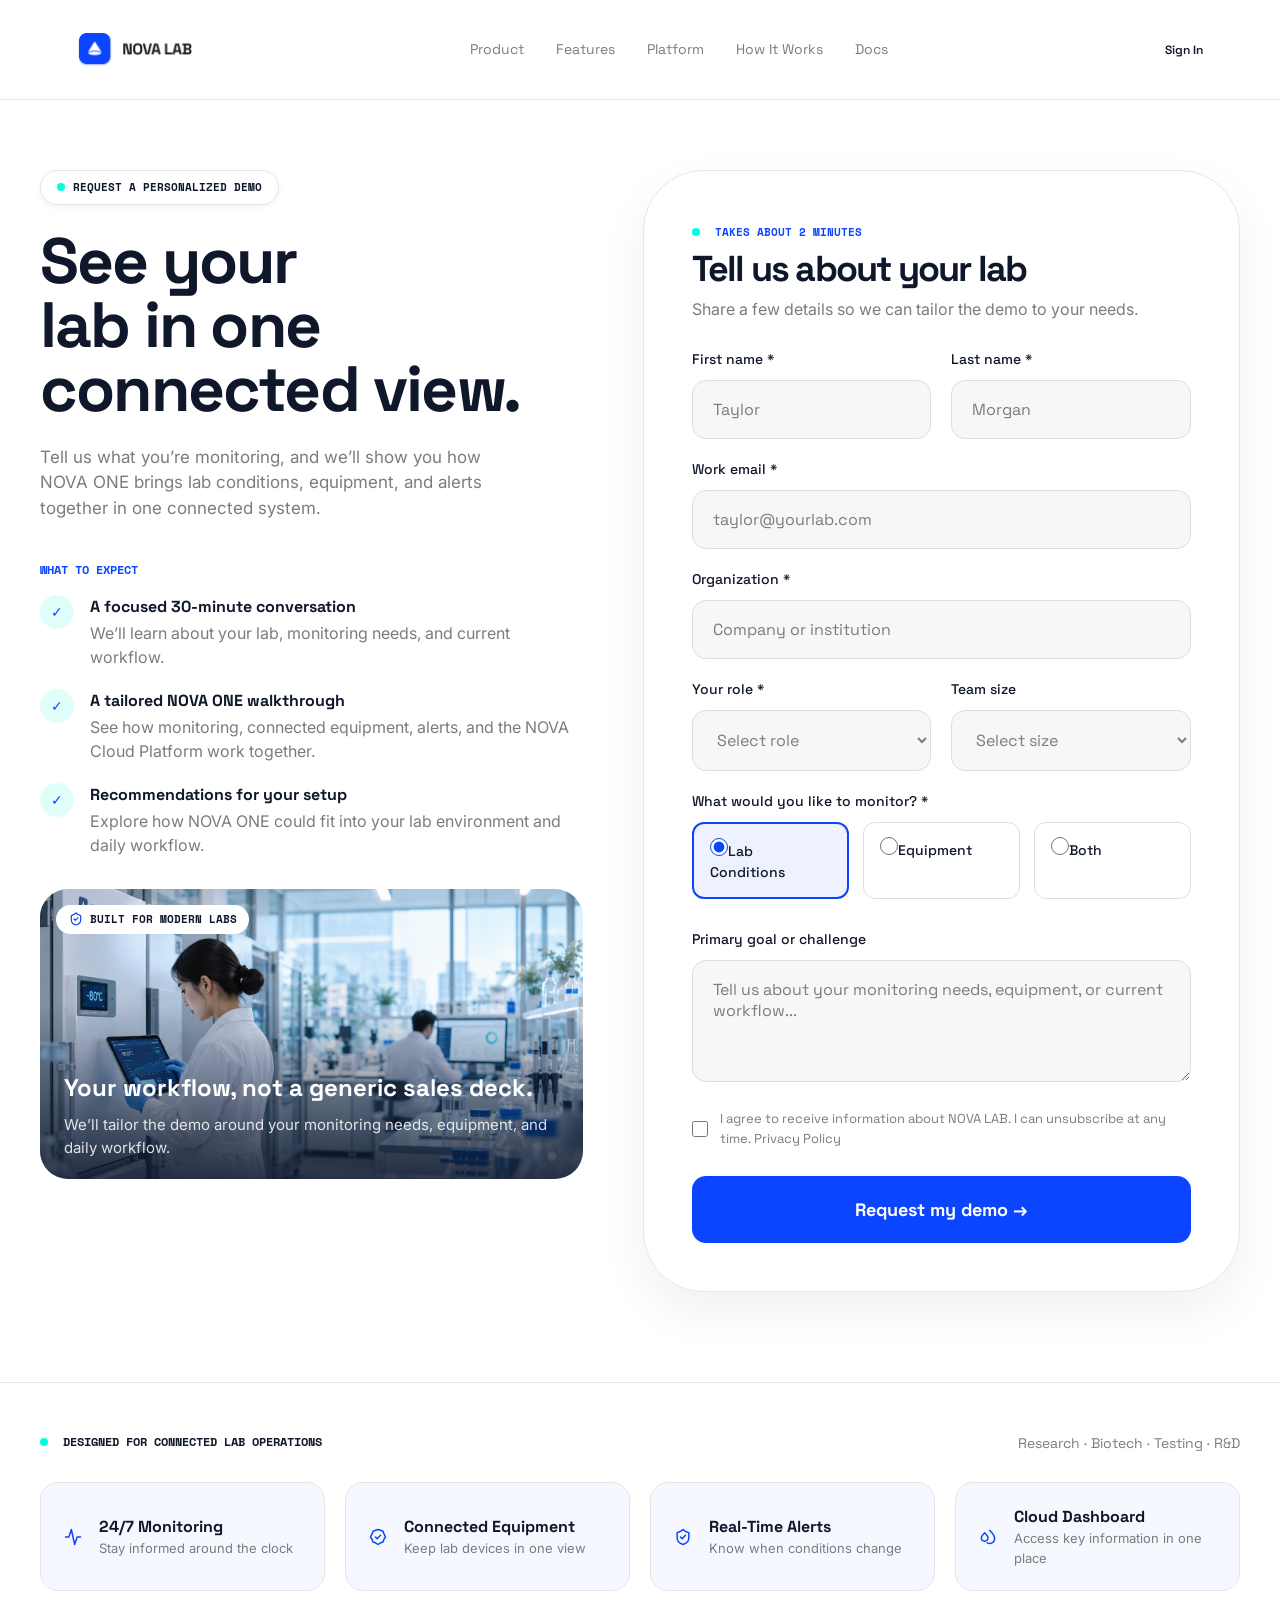
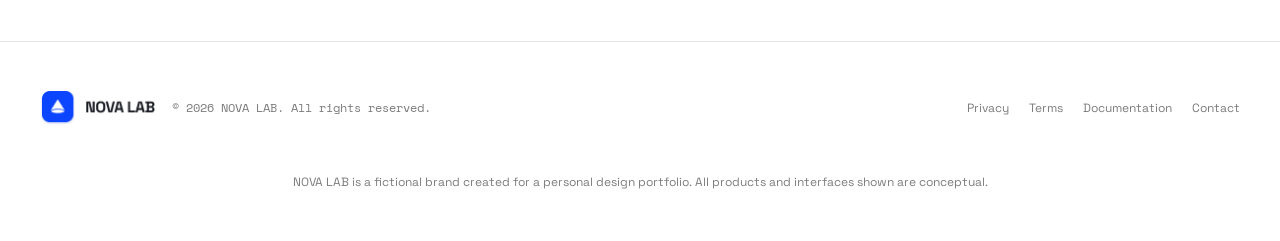
==== request-demo.html @ a1b27f62 "add Request a Demo page" ====
<!DOCTYPE html>
<html lang="en">
<head>
  <meta charset="UTF-8">
  <meta name="viewport" content="width=device-width, initial-scale=1.0">
  <title>Request a Demo | NOVA LAB</title>
  <link rel="preconnect" href="https://fonts.googleapis.com">
  <link href="https://fonts.googleapis.com/css2?family=Inter:wght@400;500;600;700&family=Space+Grotesk:wght@400;500;700&family=Space+Mono:wght@400;700&display=swap" rel="stylesheet">
  <!-- 先載入共用 style.css，再載入本頁專用的 request-demo.css -->
  <link rel="stylesheet" href="style.css">
  <link rel="stylesheet" href="request-demo.css">
</head>
<body class="demo-page">

  <!-- 導覽列 -->
  <header class="nav demo-nav">
    <a href="index.html" class="logo"><img class="logo-icon" src="images/nova-lab_logo.png" alt="NOVA ONE Logo"></a>
    <nav class="nav-links">
      <a href="#">Product</a><a href="#">Features</a><a href="#">Platform</a><a href="index.html#how">How It Works</a><a href="#">Docs</a>
    </nav>
    <div class="nav-right">
      <a href="#" class="sign-in">Sign In</a>
    </div>
  </header>

  <!-- 主要區塊：左文字 + 右表單 -->
  <main class="container demo-main">

    <!-- 左邊 -->
    <section class="demo-left">
      <span class="pill-tag"><i class="dot"></i> REQUEST A PERSONALIZED DEMO</span>
      <h1>See your<br>lab in one<br>connected view.</h1>
      <p class="lead">Tell us what you’re monitoring, and we’ll show you how NOVA ONE brings lab conditions, equipment, and alerts together in one connected system.</p>

      <h4 class="expect-title">WHAT TO EXPECT</h4>
      <ul class="expect-list">
        <li>
          <span class="check">✓</span>
          <div><strong>A focused 30-minute conversation</strong><p>We’ll learn about your lab, monitoring needs, and current workflow.</p></div>
        </li>
        <li>
          <span class="check">✓</span>
          <div><strong>A tailored NOVA ONE walkthrough</strong><p>See how monitoring, connected equipment, alerts, and the NOVA Cloud Platform work together.</p></div>
        </li>
        <li>
          <span class="check">✓</span>
          <div><strong>Recommendations for your setup</strong><p>Explore how NOVA ONE could fit into your lab environment and daily workflow.</p></div>
        </li>
      </ul>

      <div class="photo-card">
        <img src="images/nova-lab-image01.png" alt="">
        <span class="photo-tag"><svg viewBox="0 0 24 24" aria-hidden="true" focusable="false"><path d="M12 3c2 2 4 3 7 4v6c0 4-3 7-7 8-4-1-7-4-7-8V7c3-1 5-2 7-4Z"/><path d="m9 12 2 2 4-4"/></svg> BUILT FOR MODERN LABS</span>
        <div class="photo-text">
          <h3>Your workflow, not a generic sales deck.</h3>
          <p>We’ll tailor the demo around your monitoring needs, equipment, and daily workflow.</p>
        </div>
      </div>
    </section>

    <!-- 右邊表單 -->
    <section class="form-card">
      <span class="form-tag"><i class="dot"></i> TAKES ABOUT 2 MINUTES</span>
      <h2>Tell us about your lab</h2>
      <p class="form-sub">Share a few details so we can tailor the demo to your needs.</p>

      <form action="#" method="post">
        <div class="row-2">
          <div class="field">
            <label for="first">First name *</label>
            <input type="text" id="first" placeholder="Taylor" required>
          </div>
          <div class="field">
            <label for="last">Last name *</label>
            <input type="text" id="last" placeholder="Morgan" required>
          </div>
        </div>

        <div class="field">
          <label for="email">Work email *</label>
          <input type="email" id="email" placeholder="taylor@yourlab.com" required>
        </div>

        <div class="field">
          <label for="org">Organization *</label>
          <input type="text" id="org" placeholder="Company or institution" required>
        </div>

        <div class="row-2">
          <div class="field">
            <label for="role">Your role *</label>
            <select id="role" required>
              <option value="" selected disabled>Select role</option>
              <option>Lab Manager</option>
              <option>Researcher</option>
              <option>Facility Manager</option>
              <option>Other</option>
            </select>
          </div>
          <div class="field">
            <label for="size">Team size</label>
            <select id="size">
              <option value="" selected disabled>Select size</option>
              <option>1–10</option>
              <option>11–50</option>
              <option>51–200</option>
              <option>200+</option>
            </select>
          </div>
        </div>

        <div class="field">
          <span class="label">What would you like to monitor? *</span>
          <div class="radio-row">
            <label class="radio-box"><input type="radio" name="monitor" checked><span>Lab Conditions</span></label>
            <label class="radio-box"><input type="radio" name="monitor"><span>Equipment</span></label>
            <label class="radio-box"><input type="radio" name="monitor"><span>Both</span></label>
          </div>
        </div>

        <div class="field">
          <label for="goal">Primary goal or challenge</label>
          <textarea id="goal" rows="4" placeholder="Tell us about your monitoring needs, equipment, or current workflow..."></textarea>
        </div>

        <label class="agree">
          <input type="checkbox">
          <span>I agree to receive information about NOVA LAB. I can unsubscribe at any time. Privacy Policy</span>
        </label>

        <button type="submit" class="submit">Request my demo →</button>
      </form>
    </section>
  </main>

  <!-- 下方四個特色 -->
  <section class="features-bar">
    <div class="container">
      <div class="fb-head">
        <span class="fb-title"><i class="dot"></i> DESIGNED FOR CONNECTED LAB OPERATIONS</span>
        <span class="fb-right">Research · Biotech · Testing · R&amp;D</span>
      </div>
      <div class="fb-grid">
        <div class="fb-card"><span class="fb-icon" aria-hidden="true"><svg viewBox="0 0 24 24" focusable="false"><path d="M3 12h4l3-9 4 18 3-9h4"/></svg></span><div><strong>24/7 Monitoring</strong><p>Stay informed around the clock</p></div></div>
        <div class="fb-card"><span class="fb-icon" aria-hidden="true"><svg viewBox="0 0 24 24" focusable="false"><path d="m12 3 3 1 3 1 1 3 2 4-2 3-1 3-3 1-3 2-3-2-3-1-1-3-2-3 2-4 1-3 3-1Z"/><path d="m9 12 2 2 4-4"/></svg></span><div><strong>Connected Equipment</strong><p>Keep lab devices in one view</p></div></div>
        <div class="fb-card"><span class="fb-icon" aria-hidden="true"><svg viewBox="0 0 24 24" focusable="false"><path d="M12 3c2 2 4 3 7 4v6c0 4-3 7-7 8-4-1-7-4-7-8V7c3-1 5-2 7-4Z"/><path d="m9 12 2 2 4-4"/></svg></span><div><strong>Real-Time Alerts</strong><p>Know when conditions change</p></div></div>
        <div class="fb-card"><span class="fb-icon" aria-hidden="true"><svg viewBox="0 0 24 24" focusable="false"><path d="M8 7s-4 4-4 6a4 4 0 0 0 8 0c0-2-4-6-4-6Z"/><path d="M14 4s6 6 6 10a6 6 0 0 1-9 5"/></svg></span><div><strong>Cloud Dashboard</strong><p>Access key information in one place</p></div></div>
      </div>
    </div>
  </section>

  <footer class="footer container">
    <div class="footer-project-info">
      <a href="index.html#home" class="logo"><img class="logo-icon" src="images/nova-lab_logo.png" alt=""></a>
      <small>© 2026 NOVA LAB. All rights reserved.</small>
      <nav aria-label="Footer navigation"><a href="#">Privacy</a><a href="#">Terms</a><a href="#">Documentation</a><a href="#">Contact</a></nav>
    </div>
    <div class="project-disclaimer">
      NOVA LAB is a fictional brand created for a personal design portfolio. All products and interfaces shown are conceptual.
    </div>
  </footer>

</body>
</html>
---- style.css ----
/* ===== 基本設定 ===== */
:root {
  --cyan: #00FFDB;
  --navy: #0F172A;
  --gray: #7C7C7C;
  --blue: #0B45FF;
  --bg: #ffffff;
  --section-space: clamp(100px, 8vh, 112px);
}
* { margin: 0; padding: 0; box-sizing: border-box; }
html { scroll-behavior: smooth; }
@media (prefers-reduced-motion: reduce) {
  html { scroll-behavior: auto; }
}
body { font-family: "Space Grotesk", sans-serif; background: var(--bg); color: var(--navy); line-height: 1.5; }
a { text-decoration: none; color: inherit; }
ul { list-style: none; }
img { max-width: 100%; display: block; }
.container { width: 100%; max-width: 1200px; margin: 0 auto; }
.blue { color: var(--blue); }
.cyan { color: var(--cyan); }
.gray { color: var(--gray); }
h1, h2, h3 { font-family: "Space Grotesk", sans-serif; }
h1, h2 { line-height: 1; letter-spacing: -1.8px; }
h1 { font-size: 72px; }
h2 { font-size: 56px; color: var(--navy); }
h2.blue { color: var(--navy); }
h3 { font-size: 24px; margin-bottom: 8px; }
p { font-family: "Inter", sans-serif; color: var(--gray); font-size: 16px; }
small { font-family: "Space Mono", monospace; font-size: 12px; }

/* 小標籤 */
.tag { display: inline-block; font-family: "Space Mono", monospace; font-size: 12px; font-weight: 500; color: #0C1120; background: #F4F4F4; padding: 4px 10px; border-radius: 9999px; margin-bottom: 16px; }
.tag.light { background: rgba(255,255,255,.15); color: var(--cyan); }

/* ===== 按鈕 ===== */
.btn { display: inline-block; padding: 12px 24px; border-radius: 30px; font-weight: 500; font-size: 14px; margin-right: 8px; }
.btn.small { padding: 8px 16px; }
.btn-blue { background: var(--blue); color: #fff; }
.btn-outline { border: 1.5px solid var(--gray); }
.btn-cyan { background: var(--cyan); color: var(--navy); }
.btn-white { background: #F4F4F4; color: var(--navy); }

/* 共用線條圖示：尺寸與顏色由各元件設定 */
.hero-btn-icon svg, .cta .btn svg, .photo-tag svg, .fb-icon svg {
  fill: none;
  stroke: currentColor;
  stroke-width: 1.8;
  flex-shrink: 0;
}
.photo-tag svg, .fb-icon svg { stroke-linecap: round; stroke-linejoin: round; }

/* ===== 導覽列 ===== */
.nav { display: flex; justify-content: space-between; align-items: center; height: 100px; gap: 24px; padding: 16px clamp(24px, 6vw, 120px); }
.logo-icon { width: 116px; height: auto; }
.nav-links { display: flex; gap: 32px; font-size: 14px; font-weight: 400; color: var(--gray); }
.nav-right { display: flex; align-items: center; gap: 20px; font-weight: 600; font-size: 12px; }
.nav-right a, .nav-links a { white-space: nowrap; }
.nav-right .btn { display: inline-flex; align-items: center; justify-content: center; gap: 10px; margin-right: 0; }

/* ===== Shared section rhythm ===== */
.page-section {
  min-height: 100vh;
  min-height: 100svh;
  padding-block: var(--section-space);
  display: flex;
  align-items: center;
}
.section-content { width: 100%; min-width: 0; }
@media (max-width: 800px) {
  .page-section { min-height: auto; padding-block: 64px; }
}
@media print {
  .page-section { min-height: auto; }
}

/* ===== Hero ===== */
.hero > .section-content { display: grid; grid-template-columns: minmax(0, 1fr) minmax(0, 1fr); gap: 40px; align-items: center; }
.hero-text p { margin: 20px 0 28px; max-width: 588px; }
.hero-text .btn { display: inline-flex; align-items: center; justify-content: center; gap: 12px; }
.hero-text .btn-outline { border-color: var(--navy); }
.hero-btn-icon { display: inline-flex; align-items: center; justify-content: center; width: 24px; height: 24px; flex-shrink: 0; border-radius: 50%; color: #0C1120; }
.btn-blue .hero-btn-icon { background: var(--cyan); }
.hero-text .btn-outline .hero-btn-icon { border: 1.5px solid currentColor; }
.hero-btn-icon svg { width: 18px; height: 18px; }
.hero-img { width: 100%; height: 620px; object-fit: cover; border-radius: 50px 0 50px 0; }
.hero {
  padding-top: 20px;
  padding-bottom: 60px;
}

/* ===== section2 ===== */
.intro { align-items: flex-start; }
.intro-head { display: flex; justify-content: space-between; align-items: flex-end; gap: 40px; margin-bottom: 40px; }
.intro-head p { max-width: 380px; }
.grid-3 { display: grid; grid-template-columns: repeat(3, 1fr); gap: 24px; }
.grid-4, .fb-grid { display: grid; grid-template-columns: repeat(4, 1fr); gap: 20px; }
.card { border-radius: 20px; padding: 28px; }
.intro .card.cyan { border: 2px solid var(--cyan); background: var(--cyan); color: var(--navy); }
.intro .card.cyan h3 { color: var(--navy); }
.intro .card.cyan p { color: #59627a; }
.intro .card.cyan .num { color: var(--blue); }
.intro .card.blue { border: 2px solid var(--blue); background: var(--blue); color: #fff; }
.intro .card.blue h3 { color: #fff; }
.intro .card.blue p { color: #e5edff; }
.intro .card.blue .num { color: var(--cyan); }
.card.solid { background: var(--blue); color: #fff; }
.card.solid p { color: #ffffff; }
.card.solid .num { color: var(--cyan); }
.num { display: block; font-size: 22px; color: var(--blue); margin-bottom: 40px; }

/* ===== section3 ===== */
.hardware { background: var(--navy); color: #fff; }
.hardware h2 { color: #fff; position: relative; z-index: 2; }
.hardware-title-line { position: relative; display: inline-block; }
.hardware-sparkles {
  position: absolute;
  left: calc(100% + 0.15em);
  top: 50%;
  width: 1em;
  height: 1em;
  transform: translateY(-50%);
  fill: var(--cyan);
}
.hw-text { color: #cfd4e2; max-width: 280px; margin: 16px 0; position: relative; z-index: 2; }
.hw-img-box { position: relative; width: 656px; max-width: 100%; margin: -120px auto 0; }
.hw-image-frame { width: 100%; aspect-ratio: 656 / 440; overflow: hidden; border-radius: 60px 0 60px 0; }
.hw-image-frame img { width: 100%; height: 100%; object-fit: cover; transform: scale(1.4); transform-origin: center; }
.pills { position: absolute; right: -150px; bottom: 30px; display: flex; flex-direction: column; gap: 8px; }
.pills li { width: fit-content; background: var(--blue); padding: 6px 14px; border-radius: 20px; font-size: 18px; font-weight: 500;}

/* ===== 置中區塊 ===== */
.center-block { text-align: center; }
.sub { margin: 12px auto 40px; max-width: 520px; }
.card.white { background: #fff; text-align: left; }
.badge { display: inline-block; font-family: "Space Mono", monospace; font-size: 10px; color: var(--blue); background: #dfe8ff; padding: 3px 8px; border-radius: 4px; margin-bottom: 16px; }
.mini { background: var(--bg); border-radius: 12px; padding: 16px; margin: 20px 0 12px; }
.mini small { display: block; color: var(--gray); }
.mini strong { font-size: 26px; }
.mini.warn { background: #fff6dc; }

/* ===== What you can monitor ===== */
.monitor-section .card {
  display: flex;
  flex-direction: column;
  min-width: 0;
  padding: 32px;
  border-radius: 36px;
  background: #edeef0;
}
.monitor-section .badge {
  align-self: flex-start;
  color: var(--navy);
  background: transparent;
  border: 1px solid currentColor;
  border-radius: 20px;
  margin-bottom: 24px;
}
.monitor-section .card p { color: var(--gray); }
.monitor-section .card.monitor-equipment { background: var(--blue); color: #fff; }
.monitor-section .monitor-equipment h3 { color: var(--cyan); }
.monitor-section .monitor-equipment p { color: #e5edff; }
.monitor-section .monitor-equipment .badge { color: #fff; }
.monitor-visual {
  display: flex;
  align-items: center;
  aspect-ratio: 582 / 328;
  width: 100%;
  margin-top: auto;
  padding-top: 16px;
  box-sizing: content-box;
}
.monitor-visual img { width: 100%; height: auto; }
.monitor-tags {
  display: flex;
  flex-wrap: wrap;
  gap: 8px;
  margin-top: 24px;
  min-height: 56px;
  align-content: flex-start;
  color: var(--gary);
  font-family: "Space Mono", monospace;
  font-size: 11px;
}
.monitor-tags li { border: 1px solid currentColor; border-radius: 5px; padding: 0 4px; }
.monitor-equipment .monitor-tags { color: #fff; }

/* ===== Dashboard ===== */
.dashboard-image {
  display: block;
  width: 100%;
  height: auto;
  margin-inline: auto;
}
.dash { background: var(--navy); color: #fff; border-radius: 24px; overflow: hidden; text-align: left; }
.dash-top { display: flex; gap: 16px; padding: 16px 24px; font-size: 13px; border-bottom: 1px solid #1d2540; }
.live { color: var(--cyan); font-size: 11px; }
.dash-right { margin-left: auto; color: var(--gray); }
.stats { display: grid; grid-template-columns: repeat(4, 1fr); border-bottom: 1px solid #1d2540; }
.stats div { padding: 20px 24px; border-right: 1px solid #1d2540; }
.stats small { color: var(--gray); display: block; }
.stats strong { font-size: 26px; margin-right: 6px; }
.stats em { font-size: 11px; font-style: normal; color: var(--cyan); }
.dash-main { display: grid; grid-template-columns: 1.6fr 1fr; }
.chart-box, .alert-box { padding: 24px; }
.alert-box { border-left: 1px solid #1d2540; }
.dash p { color: #fff; font-size: 13px; margin-bottom: 12px; }
.chart-box svg { width: 100%; height: 120px; margin-bottom: 16px; }
.eq { display: flex; justify-content: space-between; background: #141b30; padding: 12px 16px; border-radius: 10px; margin-top: 8px; font-size: 13px; }
.alert { background: #141b30; border-radius: 10px; padding: 12px 16px; margin-bottom: 8px; font-size: 13px; }
.alert small { display: block; color: var(--gray); margin-top: 4px; }

/* ===== How it works ===== */

.step { display: inline-grid; place-items: center; width: 36px; height: 36px; border-radius: 50%; font-size: 13px; margin-bottom: 40px; color: #fff; }
.blue-bg { background: var(--blue); }
.dark-bg { background: var(--navy); }
.cyan-bg { background: var(--cyan); color: var(--navy); }
.card.white small { display: block; margin-top: 24px; }
#how .card.white {
  height: 360px;
  display: flex;
  flex-direction: column;
  justify-content: space-between;
  gap: 24px;
  background: #fff;
  border: 2px solid #e2e7f0;
  color: var(--navy);
  box-shadow: 0 3px 5px rgba(12, 17, 32, 0.1);
}
#how .card h3 { color: var(--navy); }
#how .card p { color: #66708a; }
#how .step { box-shadow: 0 2px 4px rgba(12, 17, 32, 0.15); }
#how .step.blue-bg { background: var(--blue); color: #fff; }
#how .step.dark-bg { background: var(--navy); color: var(--cyan); }
#how .step.cyan-bg { background: var(--cyan); color: var(--navy); }
#how .card small {
  margin-top: 0;
  color: var(--blue);
  border-top: 1px solid #e2e7f0;
  padding-top: 16px;
}
#how .card small::before {
  content: "";
  display: inline-block;
  width: 6px;
  height: 6px;
  margin-right: 6px;
  border-radius: 50%;
  background: var(--cyan);
  vertical-align: middle;
}

/* ===== CTA ===== */
#cta { background: var(--blue); color: #fff; }
.cta { display: grid; grid-template-columns: repeat(2, minmax(0, 1fr)); align-items: end; gap: 64px; max-width: 1040px; margin-inline: auto; }
.cta .tag.light { background: transparent; color: #fff; border: 1px solid #fff; padding: 6px 16px; margin-bottom: 20px; }
.cta h2 { color: #fff; line-height: 1.08; letter-spacing: -1.8px; }
.cta p { color: #fff; font-size: 16px; max-width: 460px; margin-bottom: 16px; }
.cta-actions { display: flex; flex-wrap: wrap; gap: 16px; }
.cta .btn { display: inline-flex; align-items: center; justify-content: center; gap: 10px; padding: 16px 24px; margin: 0; font-size: 15px; font-weight: 700; }
.cta .btn svg { width: 16px; height: 16px; }
.cta .btn-white { color: var(--navy); }
.cta .btn-white svg { color: #00cbb3; }

/* ===== Footer ===== */
.footer { display: flex; flex-direction: column; align-items: center; gap: 48px; padding-top: 48px; padding-bottom: 48px; color: var(--gray); }
.footer-project-info { display: flex; align-items: center; gap: 16px; width: 100%; }
.footer-project-info .logo { flex-shrink: 0; }
.project-disclaimer { max-width: auto; margin: 0; text-align: center; color: var(--gray); font-size: 12px; line-height: 1.6; }
.footer nav { display: flex; gap: 20px; margin-left: auto; font-size: 12px; }

/* ===== 手機版 ===== */
@media (min-width: 801px) and (max-width: 1100px) {
  .nav { gap: 16px; padding-left: 24px; padding-right: 24px; }
  .nav-links { gap: 16px; }
  .nav-right { gap: 12px; }
  h1 { font-size: 56px; }
  .grid-4 { grid-template-columns: repeat(2, minmax(0, 1fr)); }
  .stats { grid-template-columns: repeat(2, minmax(0, 1fr)); }
  .pills { right: -100px; }
}

@media (max-width: 800px) {
  .container { padding-left: 20px; padding-right: 20px; }
  .nav { padding: 16px 20px; gap: 12px; }
  .nav-links { display: none; }
  .nav-right { display: contents; }
  .nav > .logo, .nav-right a { flex-shrink: 0; }
  .nav .logo { font-size: 14px; gap: 6px; }
  .nav-right a { font-size: 12px; }
  .nav-right .btn { padding: 8px 12px; }
  .hero > .section-content, .grid-3, .grid-4, .dash-main, .stats { grid-template-columns: minmax(0, 1fr); }
  .hero > .section-content { gap: 32px; }
  .hero-text { min-width: 0; }
  .hero-img { height: auto; aspect-ratio: 4 / 3; }
  .hero-text .btn { margin-bottom: 12px; }
  .intro-head { flex-direction: column; align-items: flex-start; gap: 24px; margin-bottom: 28px; }
  h1 { font-size: clamp(32px, 7vw, 40px); letter-spacing: -1px; }
  h2 { letter-spacing: -1px; }
  h3 { font-size: 22px; }
  .card { min-width: 0; padding: 24px; overflow-wrap: anywhere; }
  .num, .step { margin-bottom: 24px; }
  .hw-img-box { margin-top: 20px; }
  .hw-image-frame { border-radius: 32px 0 32px 0; }
  .pills { position: static; flex-direction: row; flex-wrap: wrap; margin-top: 16px; }
  .pills li { font-size: 14px; }
  .dash-top { flex-wrap: wrap; gap: 12px; padding: 16px; }
  .dash-right { flex-basis: 100%; margin-left: 0; }
  .stats div { padding: 16px; border-right: 0; border-bottom: 1px solid #1d2540; }
  .stats div:last-child { border-bottom: 0; }
  .chart-box, .alert-box { min-width: 0; padding: 16px; }
  .alert-box { border-left: 0; border-top: 1px solid #1d2540; }
  .eq { gap: 12px; flex-wrap: wrap; padding: 12px; }
  .eq b { white-space: nowrap; }
  .cta { grid-template-columns: minmax(0, 1fr); gap: 32px; }
  .footer { flex-direction: column; gap: 12px; }
  .footer-project-info { flex-direction: column; text-align: center; gap: 12px; }
  .footer nav { flex-wrap: wrap; justify-content: center; gap: 12px 16px; margin-left: 0; }
}

@media (max-width: 360px) {
  .nav { padding-left: 12px; padding-right: 12px; gap: 8px; }
  .nav .logo { font-size: 12px; gap: 4px; }
  .nav-right .btn { padding: 8px 10px; }
}
---- request-demo.css ----
/* 基本字體、背景、導覽列、按鈕與頁尾沿用 style.css */
.demo-nav { border-bottom: 1px solid color-mix(in srgb, var(--gray) 20%, var(--bg)); }
.dot { display: inline-block; width: 8px; height: 8px; border-radius: 50%; background: var(--cyan); margin-right: 8px; }

/* ===== 主要區塊 ===== */
.demo-main { display: grid; grid-template-columns: 1fr 1.1fr; gap: 60px; padding-top: 70px; padding-bottom: 90px; align-items: start; }

/* ===== 左邊 ===== */
.pill-tag { display: inline-flex; align-items: center; font-family: "Space Mono", monospace; font-size: 11px; font-weight: 700; padding: 8px 16px; border: 1px solid color-mix(in srgb, var(--gray) 20%, var(--bg)); border-radius: 999px; box-shadow: 0 2px 6px color-mix(in srgb, var(--navy) 6%, transparent); }
.demo-left h1 { font-size: 64px; margin: 24px 0; }
.lead { font-size: 17px; color: var(--gray); max-width: 480px; margin-bottom: 40px; }
.expect-title { font-family: "Space Mono", monospace; font-size: 12px; color: var(--blue); margin-bottom: 16px; }
.expect-list li { display: flex; gap: 16px; margin-bottom: 20px; }
.expect-list strong { font-size: 16px; }
.expect-list p { margin-top: 2px; }
.check { flex-shrink: 0; width: 34px; height: 34px; border-radius: 50%; background: color-mix(in srgb, var(--cyan) 12%, var(--bg)); color: var(--blue); display: grid; place-items: center; font-size: 14px; }

/* 照片卡片：圖片放底層，文字用 absolute 疊上去 */
.photo-card { position: relative; border-radius: 28px; overflow: hidden; margin-top: 32px; height: 290px; }
.photo-card img { width: 100%; height: 100%; object-fit: cover; }
.photo-card::after { content: ""; position: absolute; inset: 0; background: linear-gradient(to top, color-mix(in srgb, var(--navy) 85%, transparent), color-mix(in srgb, var(--navy) 0%, transparent) 60%); }
.photo-tag { position: absolute; top: 16px; left: 16px; z-index: 2; display: inline-flex; align-items: center; gap: 6px; background: var(--bg); font-family: "Space Mono", monospace; font-size: 11px; font-weight: 700; padding: 6px 12px; border-radius: 999px; }
.photo-tag svg { width: 16px; height: 16px; color: var(--blue); }
.photo-text { position: absolute; left: 24px; right: 24px; bottom: 20px; z-index: 2; color: var(--bg); }
.photo-text p { color: color-mix(in srgb, var(--bg) 85%, transparent); font-size: 15px; }

/* ===== 右邊表單 ===== */
.form-card { border: 1px solid color-mix(in srgb, var(--gray) 20%, var(--bg)); border-radius: 60px 60px 60px 60px / 60px 60px 60px 60px; padding: 48px; box-shadow: 0 20px 50px color-mix(in srgb, var(--navy) 6%, transparent); }
.form-tag { font-family: "Space Mono", monospace; font-size: 11px; font-weight: 700; color: var(--blue); }
.form-card h2 { font-size: 36px; margin: 8px 0 10px; }
.form-sub { margin-bottom: 28px; }
.row-2 { display: grid; grid-template-columns: 1fr 1fr; gap: 20px; }
.field { margin-bottom: 20px; }
.field label, .field .label { display: block; font-size: 14px; font-weight: 500; margin-bottom: 10px; }

input[type="text"], input[type="email"], select, textarea {
  width: 100%; padding: 18px 20px; font-family: inherit; font-size: 16px; color: var(--navy);
  background: color-mix(in srgb, var(--gray) 6%, var(--bg)); border: 1px solid color-mix(in srgb, var(--gray) 25%, var(--bg)); border-radius: 14px; outline: none;
}
input::placeholder, textarea::placeholder { color: var(--gray); }
select { color: var(--gray); }
textarea { resize: vertical; min-height: 120px; }
input:focus, select:focus, textarea:focus { border-color: var(--blue); background: var(--bg); }

/* 單選框 */
.radio-row { display: grid; grid-template-columns: repeat(3, 1fr); gap: 14px; }
.radio-box { display: flex; align-items: center; gap: 10px; padding: 14px 16px; border: 1px solid color-mix(in srgb, var(--gray) 25%, var(--bg)); border-radius: 12px; font-size: 15px; cursor: pointer; margin-bottom: 0; }
.radio-box input { accent-color: var(--blue); width: 18px; height: 18px; }
.radio-box:has(input:checked) { border: 2px solid var(--blue); background: color-mix(in srgb, var(--blue) 7%, var(--bg)); }

/* 同意勾選 + 送出 */
.agree { display: flex; gap: 12px; align-items: center; font-size: 13px; color: var(--gray); margin-bottom: 28px; }
.agree input { width: 20px; height: 20px; accent-color: var(--blue); }
.submit { width: 100%; padding: 22px; border: none; border-radius: 14px; background: var(--blue); color: var(--bg); font-family: inherit; font-size: 18px; font-weight: 700; cursor: pointer; }
.submit:hover { background: color-mix(in srgb, var(--blue) 85%, var(--navy)); }

/* ===== 下方特色區 ===== */
.features-bar { border-top: 1px solid color-mix(in srgb, var(--gray) 20%, var(--bg)); border-bottom: 1px solid color-mix(in srgb, var(--gray) 20%, var(--bg)); background: var(--bg); padding: 50px 0; }
.fb-head { display: flex; justify-content: space-between; margin-bottom: 28px; font-size: 14px; color: var(--gray); }
.fb-title { font-family: "Space Mono", monospace; font-size: 12px; font-weight: 700; color: var(--navy); }
.fb-card { display: flex; align-items: center; gap: 16px; padding: 22px; background: color-mix(in srgb, var(--blue) 4%, var(--bg)); border: 1px solid color-mix(in srgb, var(--gray) 20%, var(--bg)); border-radius: 18px; }
.fb-icon { display: inline-flex; align-items: center; justify-content: center; flex-shrink: 0; width: 20px; height: 20px; color: var(--blue); }
.fb-icon svg { width: 100%; height: 100%; }
.fb-card strong { font-size: 16px; }
.fb-card p { font-size: 13px; }


/* ===== 手機版 ===== */
@media (max-width: 900px) {
  .demo-main, .fb-grid, .row-2, .radio-row { grid-template-columns: 1fr; }
  .demo-left h1 { font-size: 44px; }
  .form-card { padding: 28px; border-radius: 32px; }
  .fb-head { flex-direction: column; gap: 8px; }
}
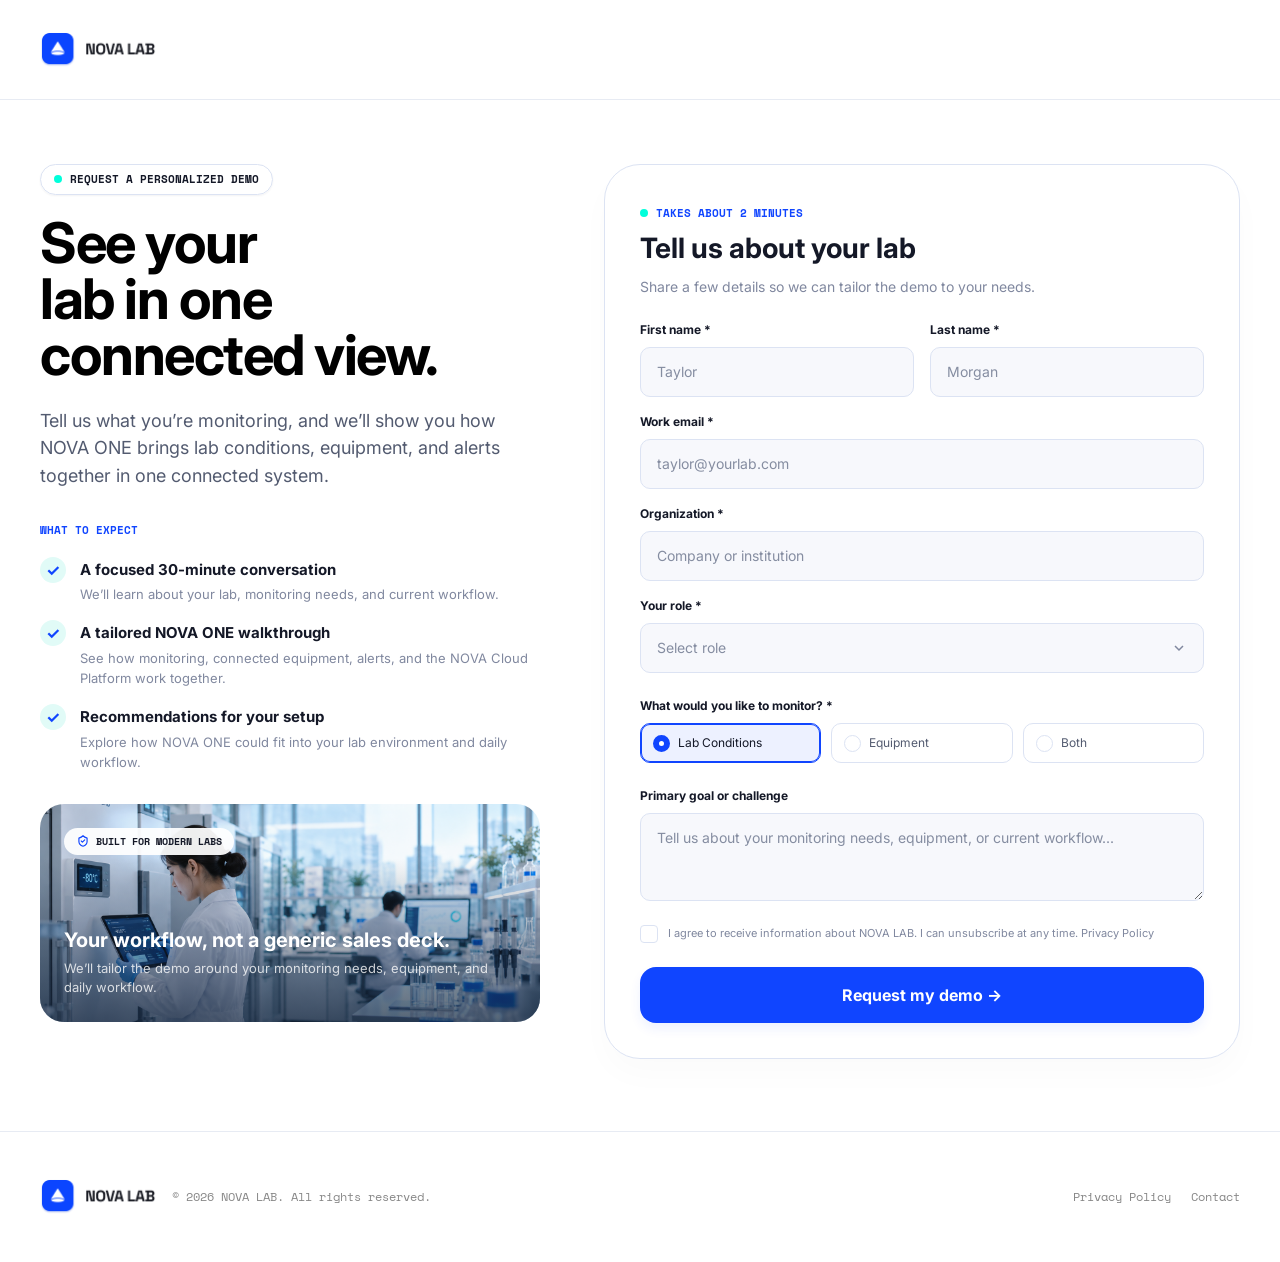
==== commit db0c318b: "修改request-demo樣式&排版" ====
--- a/request-demo.html
+++ b/request-demo.html
@@ -14,13 +14,8 @@
 
   <!-- 導覽列 -->
   <header class="nav demo-nav">
-    <a href="index.html" class="logo"><img class="logo-icon" src="images/nova-lab_logo.png" alt="NOVA ONE Logo"></a>
-    <nav class="nav-links">
-      <a href="#">Product</a><a href="#">Features</a><a href="#">Platform</a><a href="index.html#how">How It Works</a><a href="#">Docs</a>
-    </nav>
-    <div class="nav-right">
-      <a href="#" class="sign-in">Sign In</a>
-    </div>
+    <a href="index.html" class="logo"><img class="logo-icon" src="images/nova-lab_logo.png" alt="NOVA LAB"></a>
+
   </header>
 
   <!-- 主要區塊：左文字 + 右表單 -->
@@ -86,27 +81,15 @@
           <input type="text" id="org" placeholder="Company or institution" required>
         </div>
 
-        <div class="row-2">
-          <div class="field">
-            <label for="role">Your role *</label>
-            <select id="role" required>
-              <option value="" selected disabled>Select role</option>
-              <option>Lab Manager</option>
-              <option>Researcher</option>
-              <option>Facility Manager</option>
-              <option>Other</option>
-            </select>
-          </div>
-          <div class="field">
-            <label for="size">Team size</label>
-            <select id="size">
-              <option value="" selected disabled>Select size</option>
-              <option>1–10</option>
-              <option>11–50</option>
-              <option>51–200</option>
-              <option>200+</option>
-            </select>
-          </div>
+        <div class="field role-field">
+          <label for="role">Your role *</label>
+          <select id="role" required>
+            <option value="" selected disabled>Select role</option>
+            <option>Lab Manager</option>
+            <option>Researcher</option>
+            <option>Facility Manager</option>
+            <option>Other</option>
+          </select>
         </div>
 
         <div class="field">
@@ -133,30 +116,11 @@
     </section>
   </main>
 
-  <!-- 下方四個特色 -->
-  <section class="features-bar">
-    <div class="container">
-      <div class="fb-head">
-        <span class="fb-title"><i class="dot"></i> DESIGNED FOR CONNECTED LAB OPERATIONS</span>
-        <span class="fb-right">Research · Biotech · Testing · R&amp;D</span>
-      </div>
-      <div class="fb-grid">
-        <div class="fb-card"><span class="fb-icon" aria-hidden="true"><svg viewBox="0 0 24 24" focusable="false"><path d="M3 12h4l3-9 4 18 3-9h4"/></svg></span><div><strong>24/7 Monitoring</strong><p>Stay informed around the clock</p></div></div>
-        <div class="fb-card"><span class="fb-icon" aria-hidden="true"><svg viewBox="0 0 24 24" focusable="false"><path d="m12 3 3 1 3 1 1 3 2 4-2 3-1 3-3 1-3 2-3-2-3-1-1-3-2-3 2-4 1-3 3-1Z"/><path d="m9 12 2 2 4-4"/></svg></span><div><strong>Connected Equipment</strong><p>Keep lab devices in one view</p></div></div>
-        <div class="fb-card"><span class="fb-icon" aria-hidden="true"><svg viewBox="0 0 24 24" focusable="false"><path d="M12 3c2 2 4 3 7 4v6c0 4-3 7-7 8-4-1-7-4-7-8V7c3-1 5-2 7-4Z"/><path d="m9 12 2 2 4-4"/></svg></span><div><strong>Real-Time Alerts</strong><p>Know when conditions change</p></div></div>
-        <div class="fb-card"><span class="fb-icon" aria-hidden="true"><svg viewBox="0 0 24 24" focusable="false"><path d="M8 7s-4 4-4 6a4 4 0 0 0 8 0c0-2-4-6-4-6Z"/><path d="M14 4s6 6 6 10a6 6 0 0 1-9 5"/></svg></span><div><strong>Cloud Dashboard</strong><p>Access key information in one place</p></div></div>
-      </div>
-    </div>
-  </section>
-
   <footer class="footer container">
     <div class="footer-project-info">
-      <a href="index.html#home" class="logo"><img class="logo-icon" src="images/nova-lab_logo.png" alt=""></a>
+      <a href="index.html#home" class="logo"><img class="logo-icon" src="images/nova-lab_logo.png" alt="NOVA LAB"></a>
       <small>© 2026 NOVA LAB. All rights reserved.</small>
-      <nav aria-label="Footer navigation"><a href="#">Privacy</a><a href="#">Terms</a><a href="#">Documentation</a><a href="#">Contact</a></nav>
-    </div>
-    <div class="project-disclaimer">
-      NOVA LAB is a fictional brand created for a personal design portfolio. All products and interfaces shown are conceptual.
+      <nav aria-label="Footer navigation"><a href="#">Privacy Policy</a><a href="#">Contact</a></nav>
     </div>
   </footer>
 
--- a/request-demo.css
+++ b/request-demo.css
@@ -1,74 +1,101 @@
-/* 基本字體、背景、導覽列、按鈕與頁尾沿用 style.css */
-.demo-nav { border-bottom: 1px solid color-mix(in srgb, var(--gray) 20%, var(--bg)); }
-.dot { display: inline-block; width: 8px; height: 8px; border-radius: 50%; background: var(--cyan); margin-right: 8px; }
+/* Request a demo: page-specific styles, after style.css. */
+.demo-page {
+  --navy: #141827;
+  --gray: #80889f;
+  --blue: #1045ff;
+  --demo-border: #dce3f3;
+  font-family: "Inter", sans-serif;
+}
+.demo-page .container { width: calc(100% - 48px); max-width: 1200px; }
+.demo-nav {
+  height: 100px;
+  padding: 0 max(24px, calc((100% - 1200px) / 2));
+  border-bottom: 1px solid #e7ebf3;
+}
+.demo-page .logo-icon { width: 116px; }
+.dot { display: inline-block; flex-shrink: 0; width: 8px; height: 8px; border-radius: 50%; background: var(--cyan); margin-right: 8px; }
 
-/* ===== 主要區塊 ===== */
-.demo-main { display: grid; grid-template-columns: 1fr 1.1fr; gap: 60px; padding-top: 70px; padding-bottom: 90px; align-items: start; }
+/* Two columns share the same top edge. */
+.demo-main { display: grid; grid-template-columns: minmax(0, 500fr) minmax(0, 636fr); gap: 64px; padding-top: 64px; padding-bottom: 72px; align-items: start; }
+.pill-tag { display: inline-flex; align-items: center; font-family: "Space Mono", monospace; font-size: 11px; font-weight: 700; padding: 6px 13px; border: 1px solid var(--demo-border); border-radius: 999px; box-shadow: 0 1px 2px #1418270d; }
+.demo-left h1 { font-family: "Inter", sans-serif; font-size: 56px; line-height: 1; letter-spacing: -1.5px; color: #000; margin: 20px 0 24px; }
+.lead { font-size: 18px; line-height: 1.55; color: #535b70; margin-bottom: 32px; }
+.expect-title { font-family: "Space Mono", monospace; font-size: 11px; font-weight: 700; color: var(--blue); margin-bottom: 18px; }
+.expect-list li { display: flex; gap: 14px; margin-bottom: 16px; }
+.expect-list li:last-child { margin-bottom: 0; }
+.expect-list strong { font-size: 15px; line-height: 1.5; }
+.expect-list p { font-size: 13px; line-height: 1.55; margin-top: 3px; }
+.check { flex-shrink: 0; width: 26px; height: 26px; border-radius: 50%; background: #e1fbf7; color: var(--blue); display: grid; place-items: center; font-size: 16px; font-weight: 700; }
 
-/* ===== 左邊 ===== */
-.pill-tag { display: inline-flex; align-items: center; font-family: "Space Mono", monospace; font-size: 11px; font-weight: 700; padding: 8px 16px; border: 1px solid color-mix(in srgb, var(--gray) 20%, var(--bg)); border-radius: 999px; box-shadow: 0 2px 6px color-mix(in srgb, var(--navy) 6%, transparent); }
-.demo-left h1 { font-size: 64px; margin: 24px 0; }
-.lead { font-size: 17px; color: var(--gray); max-width: 480px; margin-bottom: 40px; }
-.expect-title { font-family: "Space Mono", monospace; font-size: 12px; color: var(--blue); margin-bottom: 16px; }
-.expect-list li { display: flex; gap: 16px; margin-bottom: 20px; }
-.expect-list strong { font-size: 16px; }
-.expect-list p { margin-top: 2px; }
-.check { flex-shrink: 0; width: 34px; height: 34px; border-radius: 50%; background: color-mix(in srgb, var(--cyan) 12%, var(--bg)); color: var(--blue); display: grid; place-items: center; font-size: 14px; }
+.photo-card { position: relative; border-radius: 24px; overflow: hidden; margin-top: 32px; height: 218px; }
+.photo-card img { width: 100%; height: 100%; object-fit: cover; }
+.photo-card::after { content: ""; position: absolute; inset: 0; background: linear-gradient(to top, #15253cb3, transparent 75%); }
+.photo-tag { position: absolute; top: 24px; left: 24px; z-index: 2; display: inline-flex; align-items: center; gap: 6px; background: #ffffffed; font-family: "Space Mono", monospace; font-size: 10px; font-weight: 700; padding: 6px 12px; border-radius: 999px; }
+.photo-tag svg { width: 14px; height: 14px; color: var(--blue); fill: none; stroke: currentColor; stroke-width: 2; stroke-linecap: round; stroke-linejoin: round; }
+.photo-text { position: absolute; left: 24px; right: 24px; bottom: 24px; z-index: 2; color: #fff; }
+.photo-text h3 { font-family: "Inter", sans-serif; font-size: 20px; line-height: 1.3; margin-bottom: 6px; }
+.photo-text p { color: #ffffffc9; font-size: 13px; line-height: 1.5; }
 
-/* 照片卡片：圖片放底層，文字用 absolute 疊上去 */
-.photo-card { position: relative; border-radius: 28px; overflow: hidden; margin-top: 32px; height: 290px; }
-.photo-card img { width: 100%; height: 100%; object-fit: cover; }
-.photo-card::after { content: ""; position: absolute; inset: 0; background: linear-gradient(to top, color-mix(in srgb, var(--navy) 85%, transparent), color-mix(in srgb, var(--navy) 0%, transparent) 60%); }
-.photo-tag { position: absolute; top: 16px; left: 16px; z-index: 2; display: inline-flex; align-items: center; gap: 6px; background: var(--bg); font-family: "Space Mono", monospace; font-size: 11px; font-weight: 700; padding: 6px 12px; border-radius: 999px; }
-.photo-tag svg { width: 16px; height: 16px; color: var(--blue); }
-.photo-text { position: absolute; left: 24px; right: 24px; bottom: 20px; z-index: 2; color: var(--bg); }
-.photo-text p { color: color-mix(in srgb, var(--bg) 85%, transparent); font-size: 15px; }
+.form-card { min-width: 0; border: 1px solid var(--demo-border); border-radius: 36px; padding: 34px 35px 35px; box-shadow: 0 16px 32px #14182705; }
+.form-tag { display: inline-flex; align-items: center; font-family: "Space Mono", monospace; font-size: 11px; font-weight: 700; color: var(--blue); }
+.form-card h2 { font-family: "Inter", sans-serif; font-size: 28px; line-height: 1.25; letter-spacing: 0; margin: 8px 0 10px; }
+.form-sub { font-size: 14px; line-height: 1.5; margin-bottom: 24px; }
+.row-2 { display: grid; grid-template-columns: repeat(2, minmax(0, 1fr)); gap: 16px; }
+.field { margin-bottom: 16px; }
+.field > label, .field > .label { display: block; font-size: 12px; font-weight: 700; margin-bottom: 8px; }
+.form-card input[type="text"], .form-card input[type="email"], .form-card select, .form-card textarea {
+  display: block; width: 100%; padding: 15px 16px; font-family: inherit; font-size: 14px; line-height: 18px; color: var(--navy);
+  background: #f7f8fc; border: 1px solid var(--demo-border); border-radius: 10px; outline: none;
+}
+.form-card input::placeholder, .form-card textarea::placeholder { color: #858da1; opacity: 1; }
+.form-card select {
+  color: #858da1; appearance: none; padding-right: 40px;
+  background-image: url("data:image/svg+xml,%3Csvg xmlns='http://www.w3.org/2000/svg' width='16' height='16' viewBox='0 0 16 16'%3E%3Cpath d='m4 6 4 4 4-4' fill='none' stroke='%2380889f' stroke-width='1.5'/%3E%3C/svg%3E");
+  background-repeat: no-repeat; background-position: right 16px center;
+}
+.form-card select:valid { color: var(--navy); }
+.form-card textarea { resize: vertical; height: 88px; min-height: 88px; }
+.form-card input:focus, .form-card select:focus, .form-card textarea:focus { border-color: var(--blue); box-shadow: 0 0 0 2px #1045ff14; }
+.role-field { margin-bottom: 24px; }
+.radio-row { display: grid; grid-template-columns: repeat(3, minmax(0, 1fr)); gap: 10px; margin-bottom: 24px; }
+.radio-box { display: flex; align-items: center; gap: 8px; min-height: 40px; padding: 8px 12px; border: 1px solid var(--demo-border); border-radius: 10px; font-size: 12px; font-weight: 400; color: #535b70; cursor: pointer; }
+.radio-box input { appearance: none; flex-shrink: 0; width: 17px; height: 17px; border: 1.5px solid var(--demo-border); border-radius: 50%; margin: 0; background: #fff; }
+.radio-box input:checked { border: 6px solid var(--blue); }
+.radio-box:has(input:checked) { border-color: var(--blue); box-shadow: inset 0 0 0 1px var(--blue); background: #edf1ff; color: var(--navy); }
+.agree { display: flex; gap: 10px; align-items: flex-start; font-size: 11px; line-height: 1.6; color: var(--gray); margin-top: 24px; margin-bottom: 24px; cursor: pointer; }
+.agree input { appearance: none; flex-shrink: 0; width: 18px; height: 18px; border: 1.5px solid var(--demo-border); border-radius: 4px; margin: 0; background: #fff; }
+.agree input:checked { appearance: auto; accent-color: var(--blue); }
+.submit { display: block; width: 100%; padding: 18px; border: none; border-radius: 16px; background: var(--blue); color: #fff; font-family: inherit; font-size: 16px; font-weight: 700; line-height: 20px; cursor: pointer; box-shadow: 0 6px 12px #1045ff12; }
+.submit:hover { background: #0739df; }
+.form-card input:focus-visible, .submit:focus-visible { outline: 2px solid var(--blue); outline-offset: 3px; }
 
-/* ===== 右邊表單 ===== */
-.form-card { border: 1px solid color-mix(in srgb, var(--gray) 20%, var(--bg)); border-radius: 60px 60px 60px 60px / 60px 60px 60px 60px; padding: 48px; box-shadow: 0 20px 50px color-mix(in srgb, var(--navy) 6%, transparent); }
-.form-tag { font-family: "Space Mono", monospace; font-size: 11px; font-weight: 700; color: var(--blue); }
-.form-card h2 { font-size: 36px; margin: 8px 0 10px; }
-.form-sub { margin-bottom: 28px; }
-.row-2 { display: grid; grid-template-columns: 1fr 1fr; gap: 20px; }
-.field { margin-bottom: 20px; }
-.field label, .field .label { display: block; font-size: 14px; font-weight: 500; margin-bottom: 10px; }
+.demo-page .footer { position: relative; padding-top: 48px; padding-bottom: 48px; color: #888; }
+.demo-page .footer::before { content: ""; position: absolute; top: 0; left: calc((1200px - 100vw) / 2); width: 100vw; border-top: 1px solid #e7ebf3; }
+.demo-page .footer small, .demo-page .footer nav { font-family: "Space Mono", monospace; font-size: 12px; }
 
-input[type="text"], input[type="email"], select, textarea {
-  width: 100%; padding: 18px 20px; font-family: inherit; font-size: 16px; color: var(--navy);
-  background: color-mix(in srgb, var(--gray) 6%, var(--bg)); border: 1px solid color-mix(in srgb, var(--gray) 25%, var(--bg)); border-radius: 14px; outline: none;
+@media (max-width: 1248px) {
+  .demo-main { gap: 40px; }
+  .demo-left h1 { font-size: clamp(40px, 4.4vw, 56px); }
+  .form-card { padding: 28px; }
+  .radio-box { padding-inline: 8px; gap: 6px; }
+  .demo-page .footer::before { left: -24px; }
 }
-input::placeholder, textarea::placeholder { color: var(--gray); }
-select { color: var(--gray); }
-textarea { resize: vertical; min-height: 120px; }
-input:focus, select:focus, textarea:focus { border-color: var(--blue); background: var(--bg); }
-
-/* 單選框 */
-.radio-row { display: grid; grid-template-columns: repeat(3, 1fr); gap: 14px; }
-.radio-box { display: flex; align-items: center; gap: 10px; padding: 14px 16px; border: 1px solid color-mix(in srgb, var(--gray) 25%, var(--bg)); border-radius: 12px; font-size: 15px; cursor: pointer; margin-bottom: 0; }
-.radio-box input { accent-color: var(--blue); width: 18px; height: 18px; }
-.radio-box:has(input:checked) { border: 2px solid var(--blue); background: color-mix(in srgb, var(--blue) 7%, var(--bg)); }
-
-/* 同意勾選 + 送出 */
-.agree { display: flex; gap: 12px; align-items: center; font-size: 13px; color: var(--gray); margin-bottom: 28px; }
-.agree input { width: 20px; height: 20px; accent-color: var(--blue); }
-.submit { width: 100%; padding: 22px; border: none; border-radius: 14px; background: var(--blue); color: var(--bg); font-family: inherit; font-size: 18px; font-weight: 700; cursor: pointer; }
-.submit:hover { background: color-mix(in srgb, var(--blue) 85%, var(--navy)); }
-
-/* ===== 下方特色區 ===== */
-.features-bar { border-top: 1px solid color-mix(in srgb, var(--gray) 20%, var(--bg)); border-bottom: 1px solid color-mix(in srgb, var(--gray) 20%, var(--bg)); background: var(--bg); padding: 50px 0; }
-.fb-head { display: flex; justify-content: space-between; margin-bottom: 28px; font-size: 14px; color: var(--gray); }
-.fb-title { font-family: "Space Mono", monospace; font-size: 12px; font-weight: 700; color: var(--navy); }
-.fb-card { display: flex; align-items: center; gap: 16px; padding: 22px; background: color-mix(in srgb, var(--blue) 4%, var(--bg)); border: 1px solid color-mix(in srgb, var(--gray) 20%, var(--bg)); border-radius: 18px; }
-.fb-icon { display: inline-flex; align-items: center; justify-content: center; flex-shrink: 0; width: 20px; height: 20px; color: var(--blue); }
-.fb-icon svg { width: 100%; height: 100%; }
-.fb-card strong { font-size: 16px; }
-.fb-card p { font-size: 13px; }
-
-
-/* ===== 手機版 ===== */
 @media (max-width: 900px) {
-  .demo-main, .fb-grid, .row-2, .radio-row { grid-template-columns: 1fr; }
-  .demo-left h1 { font-size: 44px; }
-  .form-card { padding: 28px; border-radius: 32px; }
-  .fb-head { flex-direction: column; gap: 8px; }
+  .demo-main { grid-template-columns: 1fr; max-width: 640px; gap: 40px; padding-top: 40px; padding-bottom: 48px; }
+  .demo-left h1 { font-size: 48px; }
+  .photo-card { height: 240px; }
+  .form-card { border-radius: 28px; }
 }
+@media (max-width: 540px) {
+  .demo-nav { height: 80px; }
+  .demo-page .container { padding-inline: 0; }
+  .demo-left h1 { font-size: clamp(32px, 9vw, 48px); }
+  .lead { font-size: 16px; }
+  .form-card { padding: 24px 20px; }
+  .form-card h2 { font-size: 24px; }
+  .row-2, .radio-row { grid-template-columns: 1fr; }
+  .photo-tag { left: 20px; top: 20px; }
+  .photo-text { left: 20px; right: 20px; bottom: 20px; }
+  .photo-text h3 { font-size: 18px; }
+  .demo-page .footer { padding-block: 32px; }
+}
